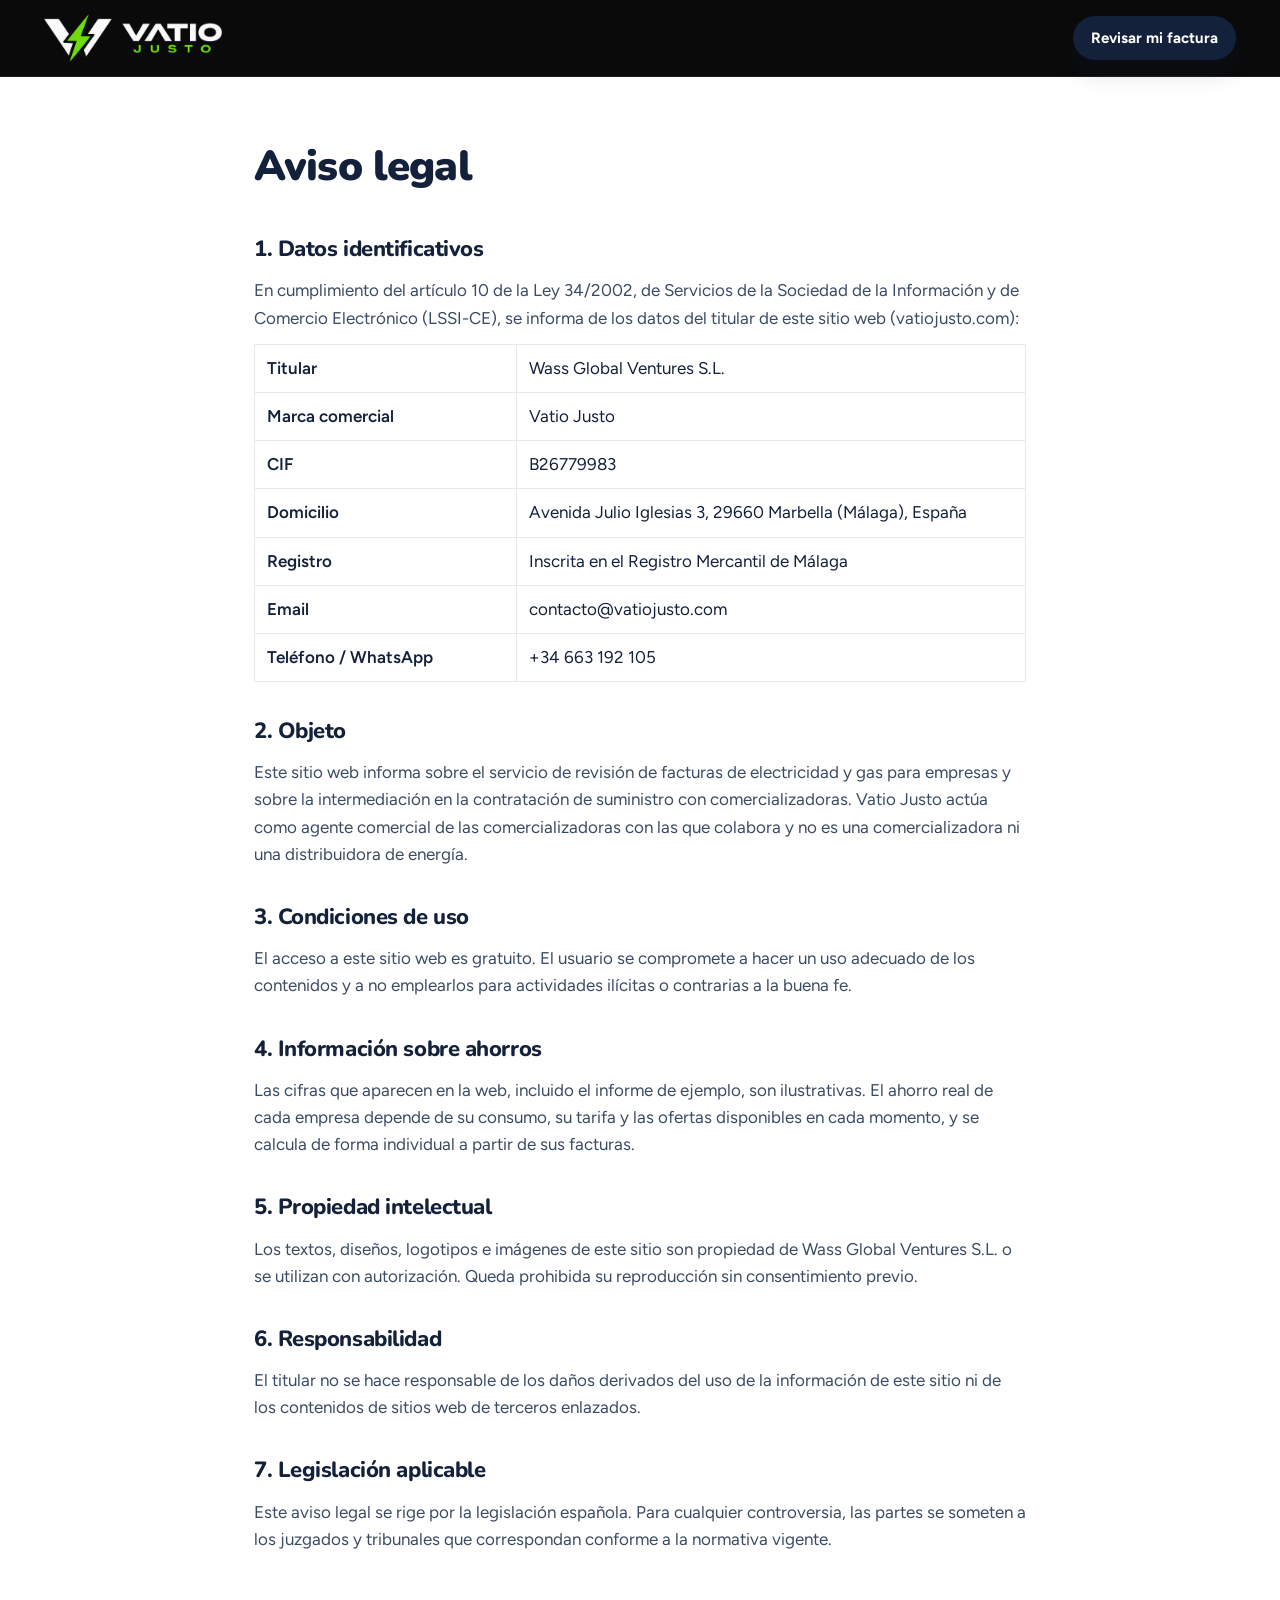
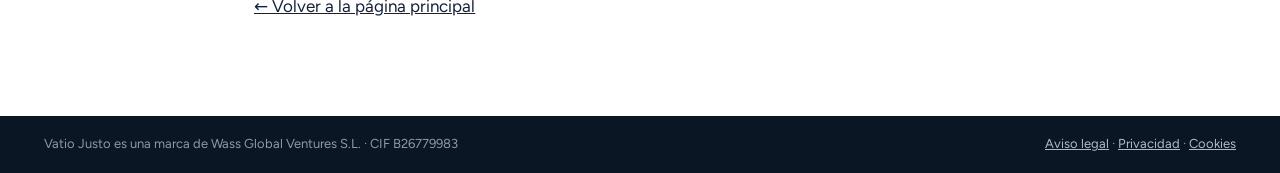
==== aviso-legal.html @ 25013206 "Use Wassim's Vatio Justo logo: dark header, lime accent, new favicons Co-Authored-By: Claude Opus 5." ====
<!doctype html>
<html lang="es">
<head>
<meta charset="utf-8">
<meta name="viewport" content="width=device-width, initial-scale=1, viewport-fit=cover">
<title>Aviso legal · Vatio Justo</title>
<meta name="robots" content="noindex">
<link rel="icon" href="favicon-32.png" sizes="32x32" type="image/png">
<link rel="icon" href="favicon.png" sizes="64x64" type="image/png">
<link rel="apple-touch-icon" href="apple-touch-icon.png">
<link rel="stylesheet" href="styles.css">
</head>
<body>
<header class="hdr"><div class="wrap">
<a class="brand" href="index.html"><img class="brand-logo" src="img/logo-horizontal.png" width="178" height="48" alt="Vatio Justo"></a>
<a class="btn btn-dark" href="index.html#revision" style="min-height:44px;padding:10px 18px;font-size:15px">Revisar mi factura</a>
</div></header>
<main class="doc">
<h1>Aviso legal</h1>

<h2>1. Datos identificativos</h2>
<p>En cumplimiento del artículo 10 de la Ley 34/2002, de Servicios de la Sociedad de la Información y de Comercio Electrónico (LSSI-CE), se informa de los datos del titular de este sitio web (vatiojusto.com):</p>
<table>
<tr><td>Titular</td><td>Wass Global Ventures S.L.</td></tr>
<tr><td>Marca comercial</td><td>Vatio Justo</td></tr>
<tr><td>CIF</td><td>B26779983</td></tr>
<tr><td>Domicilio</td><td>Avenida Julio Iglesias 3, 29660 Marbella (Málaga), España</td></tr>
<tr><td>Registro</td><td>Inscrita en el Registro Mercantil de Málaga</td></tr>
<tr><td>Email</td><td>contacto@vatiojusto.com</td></tr>
<tr><td>Teléfono / WhatsApp</td><td>+34 663 192 105</td></tr>
</table>
<h2>2. Objeto</h2>
<p>Este sitio web informa sobre el servicio de revisión de facturas de electricidad y gas para empresas y sobre la intermediación en la contratación de suministro con comercializadoras. Vatio Justo actúa como agente comercial de las comercializadoras con las que colabora y no es una comercializadora ni una distribuidora de energía.</p>
<h2>3. Condiciones de uso</h2>
<p>El acceso a este sitio web es gratuito. El usuario se compromete a hacer un uso adecuado de los contenidos y a no emplearlos para actividades ilícitas o contrarias a la buena fe.</p>
<h2>4. Información sobre ahorros</h2>
<p>Las cifras que aparecen en la web, incluido el informe de ejemplo, son ilustrativas. El ahorro real de cada empresa depende de su consumo, su tarifa y las ofertas disponibles en cada momento, y se calcula de forma individual a partir de sus facturas.</p>
<h2>5. Propiedad intelectual</h2>
<p>Los textos, diseños, logotipos e imágenes de este sitio son propiedad de Wass Global Ventures S.L. o se utilizan con autorización. Queda prohibida su reproducción sin consentimiento previo.</p>
<h2>6. Responsabilidad</h2>
<p>El titular no se hace responsable de los daños derivados del uso de la información de este sitio ni de los contenidos de sitios web de terceros enlazados.</p>
<h2>7. Legislación aplicable</h2>
<p>Este aviso legal se rige por la legislación española. Para cualquier controversia, las partes se someten a los juzgados y tribunales que correspondan conforme a la normativa vigente.</p>
<p style="margin-top:40px"><a href="index.html">← Volver a la página principal</a></p>
</main>
<footer class="legal"><div class="wrap" style="padding-bottom:18px">
<span>Vatio Justo es una marca de Wass Global Ventures S.L. · CIF B26779983</span>
<span><a href="aviso-legal.html">Aviso legal</a> · <a href="privacidad.html">Privacidad</a> · <a href="cookies.html">Cookies</a></span>
</div></footer>
</body>
</html>
---- styles.css ----
@font-face{font-family:"Nunito";font-weight:800;font-style:normal;font-display:swap;src:url(fonts/nunito-latin-800-normal.woff2) format("woff2")}
@font-face{font-family:"Nunito";font-weight:900;font-style:normal;font-display:swap;src:url(fonts/nunito-latin-900-normal.woff2) format("woff2")}
@font-face{font-family:"Figtree";font-weight:400;font-style:normal;font-display:swap;src:url(fonts/figtree-latin-400-normal.woff2) format("woff2")}
@font-face{font-family:"Figtree";font-weight:500;font-style:normal;font-display:swap;src:url(fonts/figtree-latin-500-normal.woff2) format("woff2")}
@font-face{font-family:"Figtree";font-weight:600;font-style:normal;font-display:swap;src:url(fonts/figtree-latin-600-normal.woff2) format("woff2")}
@font-face{font-family:"Figtree";font-weight:700;font-style:normal;font-display:swap;src:url(fonts/figtree-latin-700-normal.woff2) format("woff2")}

:root{
  --navy:#13213A; --navy-2:#0B1624; --ink:#13213A; --body:#3B4B63; --muted:#5A6A80;
  --line:#E6E9EE; --paper:#F6F6F1; --white:#FFFFFF;
  --volt:#7BF40D; --green:#2F7D4F; --green-dark:#1F5E3A; --green-soft:#EAF5EE; --wa:#1E9E57;
  --display:"Nunito","Figtree",system-ui,sans-serif;
  --text:"Figtree","Segoe UI",system-ui,sans-serif;
  --mono:ui-monospace,"SFMono-Regular",Menlo,Consolas,monospace;
}
*{box-sizing:border-box}
html{scroll-behavior:smooth;scroll-padding-top:80px}
body{margin:0;background:var(--white);color:var(--ink);font-family:var(--text);font-size:17px;line-height:1.6;-webkit-font-smoothing:antialiased}
img{max-width:100%;display:block}
a{color:var(--ink)}
h1,h2,h3{font-family:var(--display);margin:0;letter-spacing:-.02em;text-wrap:balance}
p{margin:0}
input,select,button{font:inherit}
:focus-visible{outline:3px solid var(--volt);outline-offset:2px}
.wrap{max-width:1240px;margin:0 auto;padding-inline:24px}
.sec{padding-block:104px}
.h2{font-weight:900;font-size:clamp(30px,3.8vw,46px);line-height:1.1}
.lead{font-size:18px;color:var(--body);max-width:38em}
.btn{display:inline-flex;align-items:center;justify-content:center;gap:10px;min-height:52px;padding:14px 26px;border-radius:999px;border:0;font-weight:700;font-size:17px;text-decoration:none;cursor:pointer;transition:transform .15s ease,box-shadow .15s ease}
.btn:hover{transform:translateY(-1px)}
.btn-dark{background:var(--navy);color:#fff;box-shadow:0 10px 24px rgba(19,33,58,.22)}
.btn-dark:hover{color:#fff}
.btn-volt{background:var(--volt);color:var(--navy)}
.btn-wa{background:var(--wa);color:#fff}
.btn-wa:hover{color:#fff}
.btn-ghost{border:1.5px solid var(--navy);background:transparent;color:var(--navy)}
.ico{width:20px;height:20px;flex:none}

/* header */
.hdr{position:sticky;top:0;z-index:20;background:#0A0A0A;color:#fff;border-bottom:1px solid #1d1d1d}
.hdr .btn-ghost{border-color:rgba(255,255,255,.55);color:#fff}
.hdr .nav a{color:rgba(255,255,255,.88)}
.hdr .nav a:hover{color:var(--volt)}
.brand-logo{display:block;height:48px;width:auto}
.hdr .wrap{display:flex;align-items:center;justify-content:space-between;gap:20px;padding-block:14px}
.brand{display:flex;align-items:center;gap:10px;text-decoration:none;color:var(--ink)}
.brand span{white-space:nowrap;font-family:var(--display);font-weight:900;font-size:25px;letter-spacing:-.02em}
.brand b{color:var(--green);font-weight:900}
.nav{display:flex;gap:28px;font-weight:500;font-size:16px}
.nav a{text-decoration:none}
.nav a:hover{color:var(--green)}
.hdr-cta{display:flex;gap:10px}
.hdr-cta .btn{white-space:nowrap;min-height:44px;padding:10px 18px;font-size:15px}

/* hero */
.hero{background:linear-gradient(160deg,#EEF3F7 0%,#F6F4EC 100%)}
.hero .wrap{display:flex;flex-wrap:wrap;gap:56px;align-items:center;padding-block:64px 88px}
.hero-copy{flex:1 1 480px;min-width:0;display:flex;flex-direction:column;gap:24px}
.hero h1{font-weight:900;font-size:clamp(40px,5.2vw,66px);line-height:1.05;letter-spacing:-.025em}
.hero h1 em{font-style:normal;color:var(--green)}
.hero p.lead{font-size:19px}
.points{list-style:none;margin:0;padding:0;display:flex;flex-wrap:wrap;gap:10px 22px;font-size:16px;color:var(--body)}
.points li{display:flex;gap:8px;align-items:center}
.hero-img{width:100%;max-width:560px;height:300px;object-fit:cover;object-position:center 35%;border-radius:24px;box-shadow:0 18px 44px rgba(19,33,58,.16)}

/* lead card */
.card-form{flex:1 1 420px;min-width:0;max-width:490px;background:#fff;border:1px solid var(--line);border-radius:28px;padding:32px;box-shadow:0 24px 60px rgba(19,33,58,.14);display:flex;flex-direction:column;gap:18px}
.card-form h2{font-weight:900;font-size:28px;line-height:1.15}
.card-form .sub{font-size:15px;color:var(--muted)}
.how-mini{list-style:none;margin:0;padding:0;display:flex;flex-direction:column;gap:10px}
.how-mini li{display:flex;gap:12px;align-items:center;font-size:15px;color:var(--body)}
.how-mini .n{width:28px;height:28px;border-radius:50%;background:var(--volt);color:var(--navy);font-weight:800;display:inline-flex;align-items:center;justify-content:center;flex:none;font-size:14px}
.field{display:flex;flex-direction:column;gap:6px;font-size:14px;font-weight:600}
.field input,.field select{border:1.5px solid #CBD3DC;border-radius:14px;padding:13px 16px;min-height:52px;font-size:17px;background:#fff;color:var(--ink);width:100%}
.field input:focus,.field select:focus{border-color:var(--navy);outline:none;box-shadow:0 0 0 3px rgba(245,197,24,.45)}
.consent{display:flex;gap:10px;align-items:flex-start;font-size:13px;color:var(--muted)}
.consent input{width:18px;height:18px;margin-top:2px;flex:none;accent-color:var(--navy)}
.form-err{color:#B42318;font-size:14px;font-weight:600;min-height:1.2em}
.card-form .btn{width:100%;min-height:58px;font-size:18px}
.alt{font-size:14px;color:var(--muted);text-align:center}
.alt a{color:var(--green);font-weight:600}

/* trust */
.trust{border-bottom:1px solid #ECEEF1}
.trust .wrap{display:flex;flex-wrap:wrap;gap:28px 40px;justify-content:space-between;padding-block:40px}
.trust-item{flex:1 1 220px;display:flex;gap:14px;align-items:center}
.tile{width:44px;height:44px;border-radius:14px;background:var(--green-soft);display:inline-flex;align-items:center;justify-content:center;flex:none}
.tile svg{width:22px;height:22px;stroke:var(--green)}
.trust-item div{display:flex;flex-direction:column;line-height:1.3}
.trust-item strong{font-weight:700}
.trust-item span{font-size:15px;color:var(--muted)}

/* report */
.paper{background:var(--paper)}
.split{display:flex;flex-wrap:wrap;gap:64px;align-items:center}
.split > *{flex:1 1 400px;min-width:0}
.stack{display:flex;flex-direction:column;gap:18px}
.report{background:#fff;border:1px solid var(--line);border-radius:28px;padding:32px;display:flex;flex-direction:column;gap:20px;box-shadow:0 20px 50px rgba(19,33,58,.08)}
.report-head{display:flex;justify-content:space-between;align-items:center;gap:12px;flex-wrap:wrap}
.report-head b{font-family:var(--display);font-weight:800;font-size:20px;display:block}
.report-head small{font-size:14px;color:var(--muted)}
.pill{font-size:12px;font-weight:700;letter-spacing:.06em;background:#FFF4CC;color:#7A5A00;padding:5px 12px;border-radius:999px}
.rows{display:flex;flex-direction:column;font-size:16px}
.rows div{display:flex;justify-content:space-between;gap:12px;padding:13px 0;border-top:1px solid #ECEEF1}
.rows div:last-child{border-bottom:1px solid #ECEEF1}
.rows span:last-child{font-family:var(--mono);font-weight:600;font-size:15px;text-align:right}
.rows s{color:#98A4B3}
.saving{background:var(--green-soft);border-radius:20px;padding:20px 22px;display:flex;justify-content:space-between;align-items:center;gap:12px;flex-wrap:wrap;color:var(--green-dark)}
.saving span{font-weight:700}
.saving strong{font-family:var(--display);font-weight:900;font-size:38px;letter-spacing:-.02em;line-height:1}
.fine{font-size:13px;color:var(--muted)}

/* stack */
.band{background:var(--navy);color:#fff;border-radius:28px;padding:28px 36px;display:flex;flex-wrap:wrap;gap:20px;align-items:center;justify-content:space-between}
.band .who{display:flex;gap:16px;align-items:center}
.band .who .tile{background:var(--volt);width:52px;height:52px;border-radius:16px}
.band .who .tile svg{stroke:var(--navy);width:26px;height:26px}
.band small{display:block;font-size:13px;font-weight:700;letter-spacing:.08em;color:var(--volt)}
.band b{font-family:var(--display);font-weight:800;font-size:24px}
.grid{display:grid;grid-template-columns:repeat(4,minmax(0,1fr));gap:16px}
.feat{border:1px solid var(--line);border-radius:24px;padding:24px;display:flex;flex-direction:column;gap:10px}
.feat b{font-family:var(--display);font-weight:800;font-size:19px;line-height:1.25}
.feat span{font-size:15px;color:var(--muted)}

/* steps */
.steps{list-style:none;margin:0;padding:0;display:grid;grid-template-columns:repeat(3,minmax(0,1fr));gap:16px}
.step{background:#fff;border:1px solid var(--line);border-radius:24px;padding:28px;display:flex;flex-direction:column;gap:12px}
.step-top{display:flex;justify-content:space-between;align-items:center}
.step-n{width:48px;height:48px;border-radius:50%;background:var(--navy);color:var(--volt);font-family:var(--display);font-weight:900;font-size:22px;display:inline-flex;align-items:center;justify-content:center}
.step h3{font-weight:800;font-size:21px}
.step p{color:var(--muted);font-size:16px}

/* guarantee */
.guar{background:linear-gradient(135deg,var(--green-dark) 0%,var(--green) 100%);color:#fff;border-radius:32px;padding:56px;display:flex;flex-wrap:wrap;gap:32px;align-items:center;justify-content:space-between;box-shadow:0 24px 60px rgba(31,94,58,.25)}
.guar > div{flex:1 1 440px;min-width:0;display:flex;flex-direction:column;gap:14px}
.guar .tag{align-self:flex-start;background:var(--volt);color:var(--navy);font-size:12px;font-weight:800;letter-spacing:.1em;padding:6px 14px;border-radius:999px}
.guar h2 span{color:var(--volt)}
.guar p{font-size:18px;color:#DCEFE3}
.guar .btn{border-radius:16px;min-height:60px;font-size:19px}

/* earn */
.flow{display:grid;grid-template-columns:repeat(3,minmax(0,1fr));gap:16px}
.flow div{background:var(--paper);border-radius:24px;padding:28px;display:flex;flex-direction:column;gap:8px}
.flow div:last-child{background:var(--green-soft);border:1.5px solid #9CCFB0}
.flow b{font-family:var(--display);font-weight:800;font-size:20px}
.flow div:last-child b{color:var(--green-dark)}
.flow span{color:var(--muted);font-size:16px}
.chips{list-style:none;margin:0;padding:0;display:flex;flex-wrap:wrap;gap:10px}
.chips li{background:#fff;border:1px solid #DCE1E7;border-radius:999px;padding:10px 20px;font-weight:600}

/* faq */
.faq{display:flex;flex-direction:column;gap:12px}
.faq details{background:#fff;border-radius:20px;padding:20px 26px}
.faq summary{font-family:var(--display);font-weight:800;font-size:19px;cursor:pointer;list-style:none;display:flex;justify-content:space-between;gap:16px;align-items:center}
.faq summary::-webkit-details-marker{display:none}
.faq summary::after{content:"+";font-size:26px;line-height:1;color:var(--green);flex:none}
.faq details[open] summary::after{content:"–"}
.faq details p{margin-top:10px;color:var(--muted)}

/* final */
.final{color:#fff;background-color:var(--navy);background-image:linear-gradient(100deg,rgba(19,33,58,.95) 0%,rgba(19,33,58,.86) 45%,rgba(19,33,58,.62) 100%),url(img/cocina.webp);background-size:cover;background-position:center}
.final .wrap{display:flex;flex-wrap:wrap;gap:48px;align-items:center;padding-block:96px 120px}
.final .copy{flex:1 1 420px;min-width:0;display:flex;flex-direction:column;gap:16px}
.final h2{font-weight:900;font-size:clamp(34px,4.2vw,54px);line-height:1.08}
.final h2 span{color:var(--volt)}
.final p{font-size:18px;color:#C5CFDD}
.final form{flex:1 1 460px;min-width:0;background:#fff;color:var(--ink);border-radius:28px;padding:28px;display:flex;flex-direction:column;gap:14px}
.final .row{display:flex;flex-wrap:wrap;gap:12px}
.final .row > *{flex:1 1 200px;min-width:0}

/* legal footer line */
.legal{background:#0B1624;color:#8A99AD;font-size:13px}
.legal .wrap{display:flex;flex-wrap:wrap;gap:8px 20px;justify-content:space-between;padding-block:18px 96px}
.legal a{color:#AFBBCB}

/* sticky bar */
.sticky{position:fixed;left:0;right:0;bottom:0;z-index:30;background:rgba(255,255,255,.97);border-top:1px solid var(--line);box-shadow:0 -10px 30px rgba(19,33,58,.10);padding-bottom:env(safe-area-inset-bottom,0px)}
.sticky .wrap{display:flex;align-items:center;justify-content:space-between;gap:16px;padding-block:12px}
.sticky-text{font-weight:700;display:flex;align-items:center;gap:10px}
.dot{width:10px;height:10px;border-radius:50%;background:#2F9E5B;flex:none}
.sticky-btns{display:flex;gap:10px}
.sticky .btn{min-height:48px;padding:11px 20px;font-size:15px}

/* legal pages */
.doc{max-width:820px;margin:0 auto;padding:56px 24px 96px}
.doc h1{font-weight:900;font-size:clamp(30px,4vw,42px);margin-bottom:24px}
.doc h2{font-weight:800;font-size:22px;margin:32px 0 10px}
.doc p,.doc li{color:var(--body)}
.doc p+p{margin-top:12px}
.doc table{border-collapse:collapse;width:100%;margin:12px 0}
.doc td{border:1px solid var(--line);padding:10px 12px;vertical-align:top}
.doc td:first-child{font-weight:600;width:34%}

@media (max-width:980px){
  .grid{grid-template-columns:repeat(2,minmax(0,1fr))}
  .steps,.flow{grid-template-columns:1fr}
}
@media (max-width:760px){
  body{font-size:16px}
  .brand span{font-size:21px}
  .brand-logo{height:38px}
  .hdr .wrap{padding-inline:16px;gap:12px}
  .hdr-cta .btn{padding:9px 14px;font-size:14px}
  .nav,.hdr-cta .btn-ghost,.points,.hero-img,.sticky-text{display:none}
  .hero .wrap{padding-block:28px 48px;gap:28px}
  .sec{padding-block:64px}
  .card-form,.report,.final form{padding:22px;border-radius:20px}
  .grid{grid-template-columns:1fr}
  .band,.guar{padding:28px 24px;border-radius:24px}
  .sticky-btns{flex:1}
  .sticky-btns .btn{flex:1}
  .final .wrap{padding-block:64px 96px}
}
@media (prefers-reduced-motion:reduce){html{scroll-behavior:auto}.btn{transition:none}}
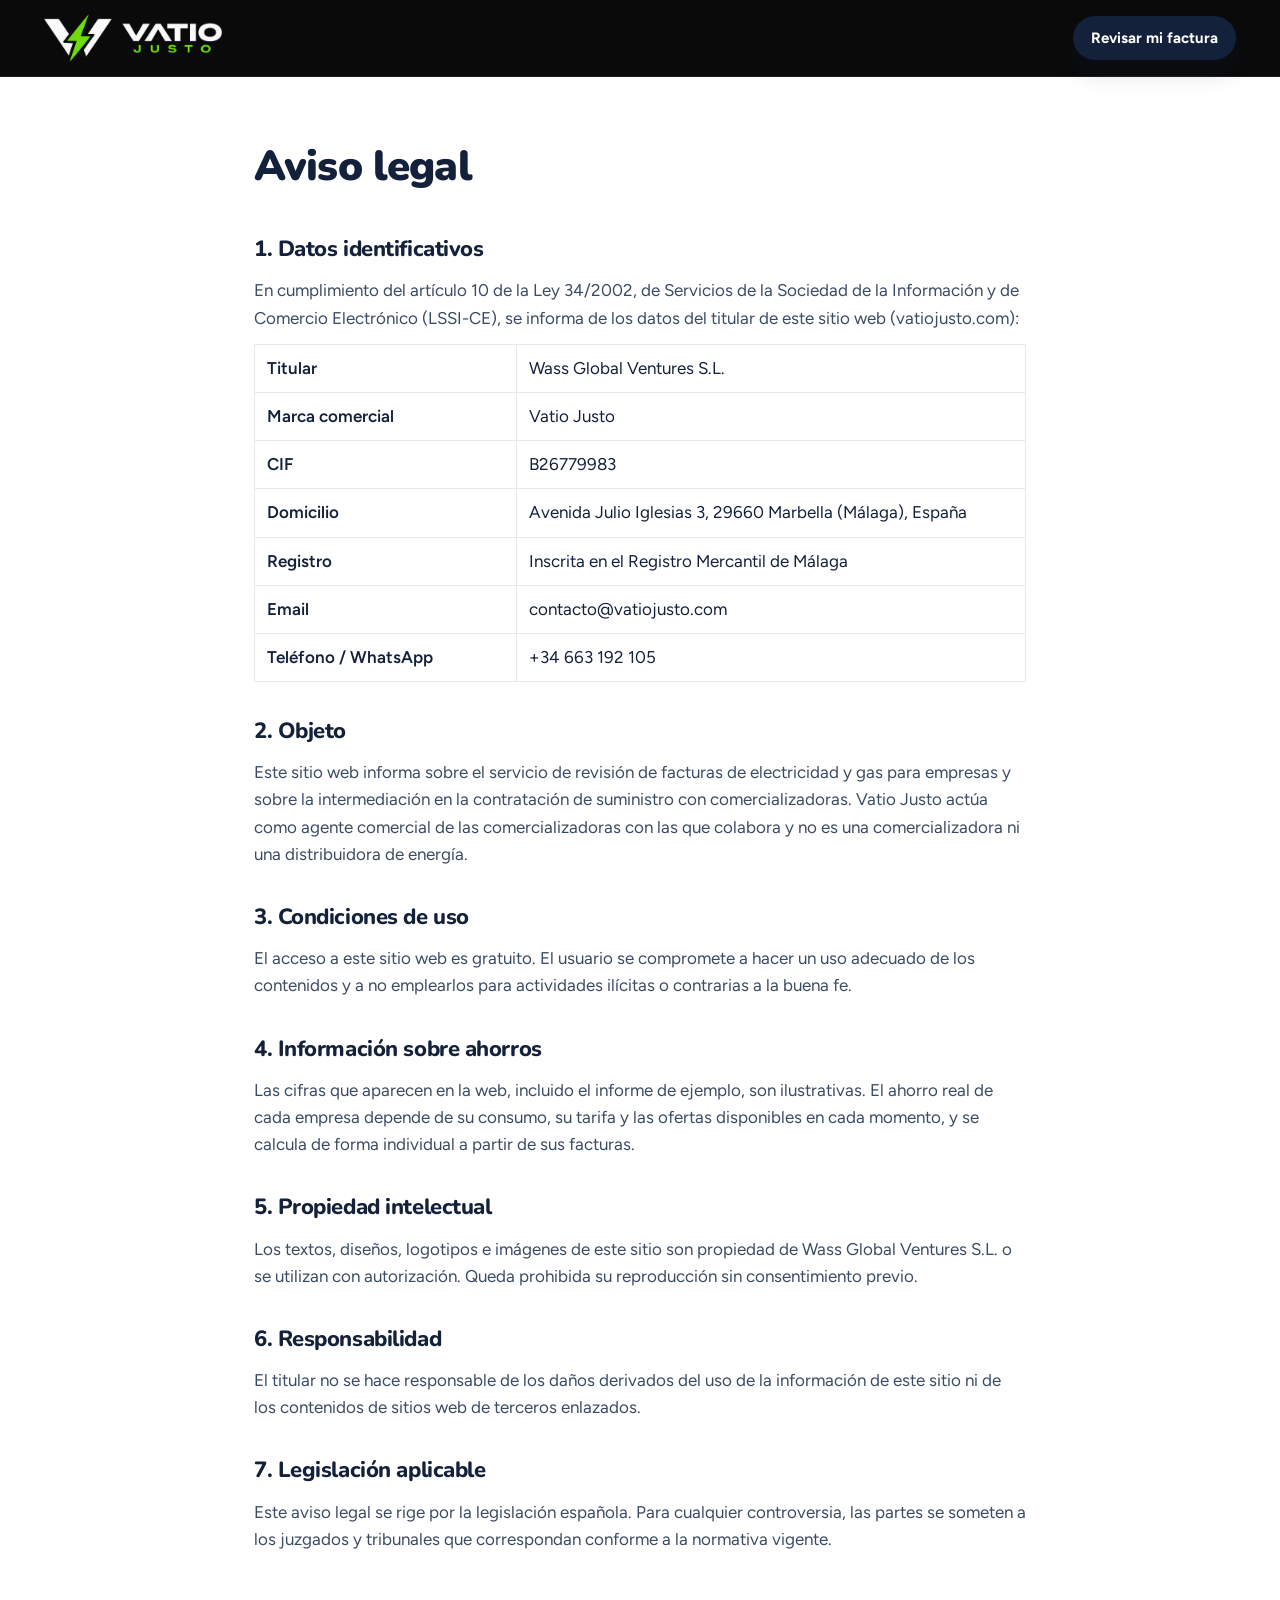
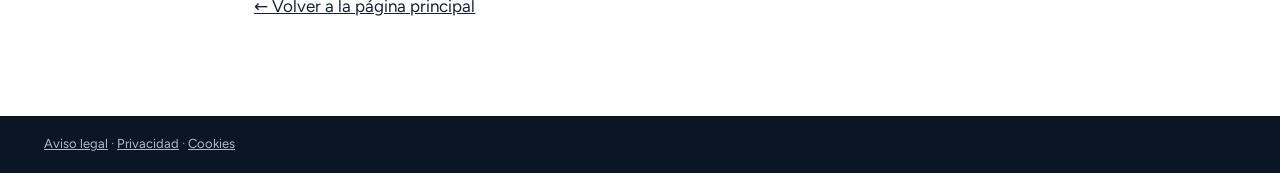
==== commit 54f85783: "Remove company line from footer Co-Authored-By: Claude Opus 5.5 <noreply@anthropic.com> Claude-Sessi" ====
--- a/aviso-legal.html
+++ b/aviso-legal.html
@@ -44,7 +44,6 @@
 <p style="margin-top:40px"><a href="index.html">← Volver a la página principal</a></p>
 </main>
 <footer class="legal"><div class="wrap" style="padding-bottom:18px">
-<span>Vatio Justo es una marca de Wass Global Ventures S.L. · CIF B26779983</span>
 <span><a href="aviso-legal.html">Aviso legal</a> · <a href="privacidad.html">Privacidad</a> · <a href="cookies.html">Cookies</a></span>
 </div></footer>
 </body>
